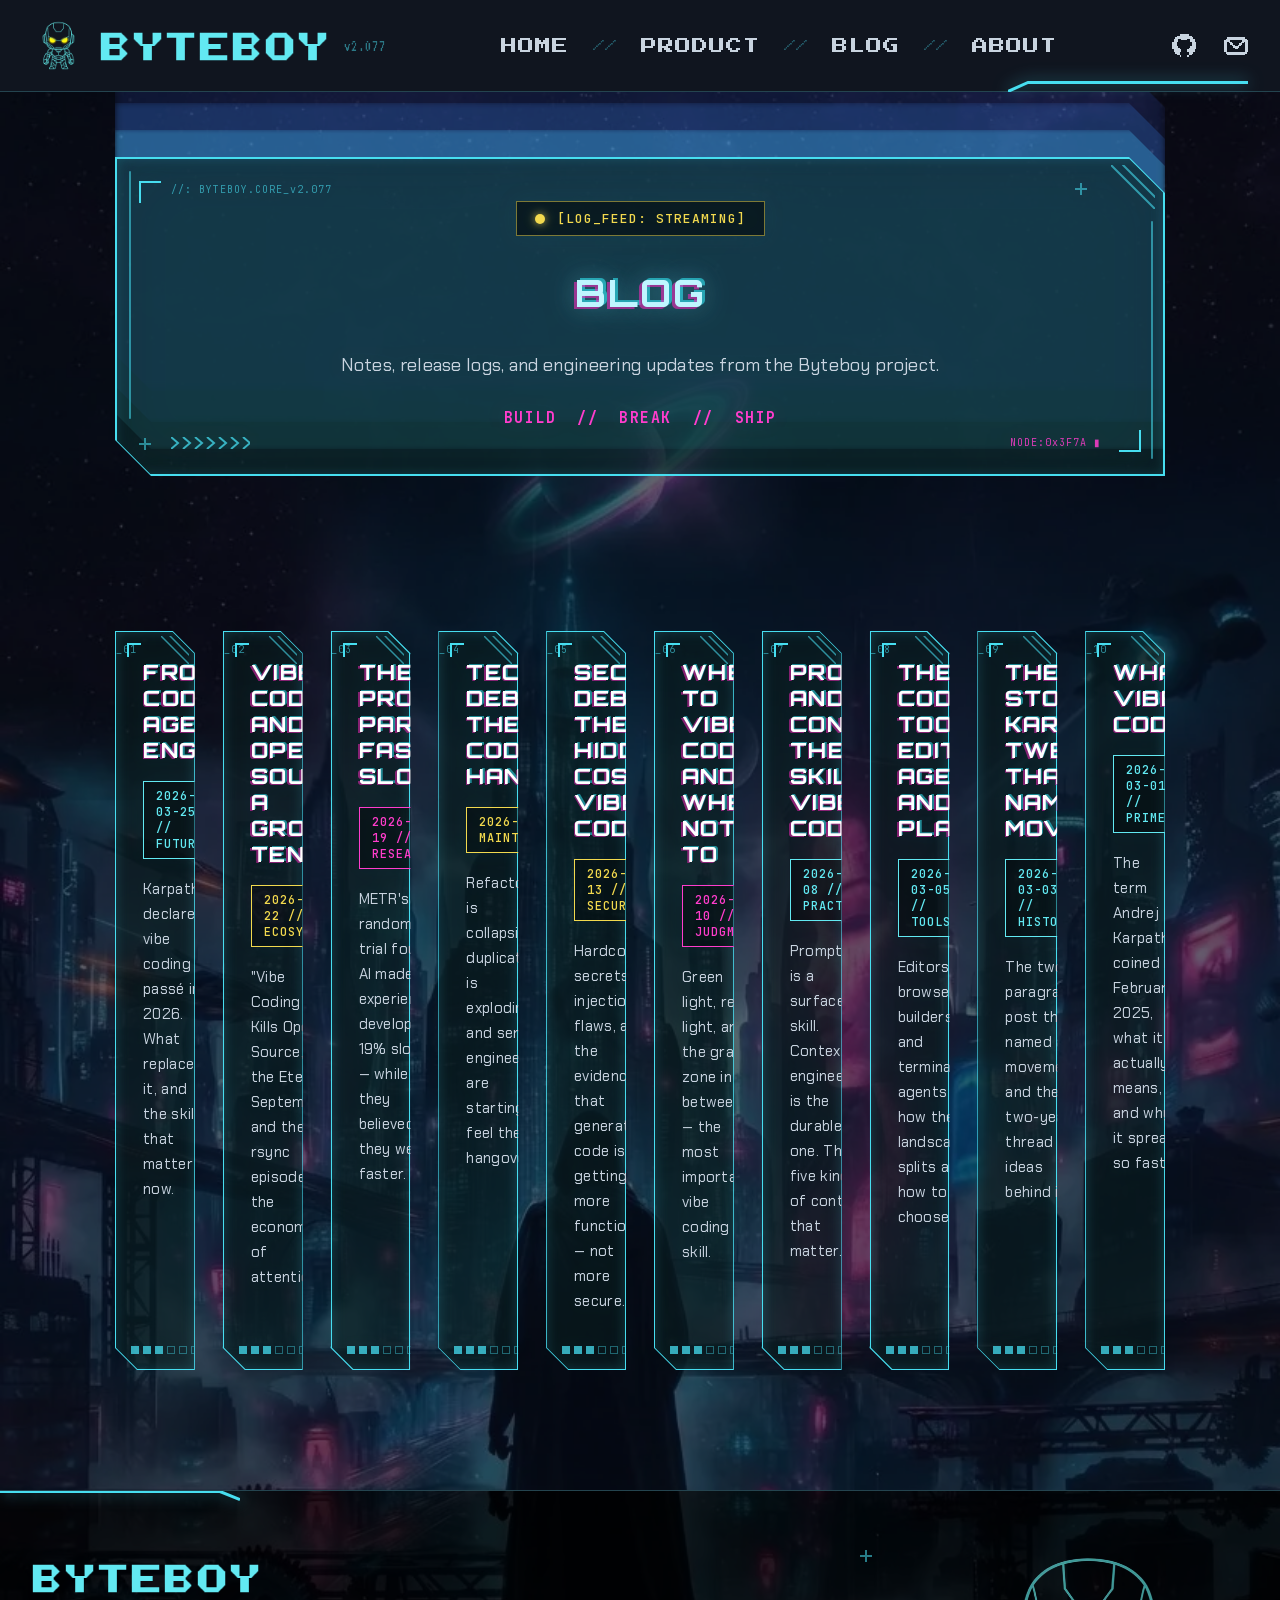
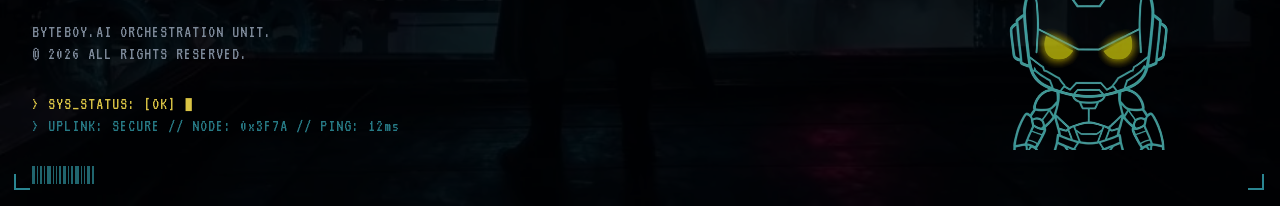
==== src/blog.html @ c527a95c "Add blog, product, and about pages with Dozer marketing site - Add BLOG nav link and route nav to re" ====
<!DOCTYPE html>
<html lang="en">
<head>
  <meta charset="UTF-8">
  <meta name="viewport" content="width=device-width, initial-scale=1.0">
  <title>BLOG — BYTEBOY</title>
  <meta name="description" content="Notes and updates from the Byteboy project.">
  <meta name="theme-color" content="#0a0e16">

  <meta property="og:type" content="website">
  <meta property="og:url" content="https://byteboy.ai/blog.html">
  <meta property="og:title" content="BLOG — BYTEBOY">
  <meta property="og:description" content="Notes and updates from the Byteboy project.">
  <meta property="og:image" content="https://byteboy.ai/assets/og.jpg">
  <meta name="twitter:card" content="summary_large_image">

  <link rel="icon" type="image/png" href="assets/favicon.png">
  <link rel="preload" as="font" type="font/woff2" href="assets/fonts/orbitron-latin.woff2" crossorigin>
  <link rel="preload" as="font" type="font/woff2" href="assets/fonts/chakra-petch-latin.woff2" crossorigin>
  <link rel="preload" as="font" type="font/woff2" href="assets/fonts/jetbrains-mono-latin.woff2" crossorigin>
  <link rel="preload" as="font" type="font/woff2" href="assets/fonts/press-start-2p-latin.woff2" crossorigin>
  <link rel="preload" as="font" type="font/woff2" href="assets/fonts/vt323-latin.woff2" crossorigin>
  <link rel="preload" as="image" href="assets/bg-desktop.webp" media="(min-width: 769px)">
  <link rel="preload" as="image" href="assets/bg-mobile.webp" media="(max-width: 768px)">
  <link rel="stylesheet" href="css/style.css">
</head>
<body>

  <!-- shared SVG defs (stroke inherited from CSS via --hud-c) -->
  <svg width="0" height="0" style="position:absolute" aria-hidden="true">
    <symbol id="card-corner-accents" viewBox="0 0 28 28"><path d="M0 0l28 28M9 0l19 19" fill="none" stroke-opacity=".6" stroke-width="1.5" stroke-linecap="round"/></symbol>
  </svg>

  <!-- ============ NAV ============ -->
  <header class="nav">
    <div class="nav__brand">
      <img class="nav__logo" src="assets/logo.webp" alt="Byteboy logo" width="512" height="512">
      <span class="nav__wordmark-wrap">
        <img class="nav__wordmark" src="assets/wordmark.svg" alt="BYTEBOY" width="228" height="30">
      </span>
      <span class="nav__version" aria-hidden="true">v2.077</span>
    </div>

    <nav class="nav__links" id="navLinks">
      <a href="index.html#home">HOME</a>
      <span class="nav__sep" aria-hidden="true">//</span>
      <a href="product/dozer.html">PRODUCT</a>
      <span class="nav__sep" aria-hidden="true">//</span>
      <a href="blog.html">BLOG</a>
      <span class="nav__sep" aria-hidden="true">//</span>
      <a href="about.html">ABOUT</a>
      <div class="nav__menu-actions">
        <a href="https://github.com/byteboyai" aria-label="GitHub" class="icon-link"></a>
        <a href="mailto:chris@byteboy.ai" aria-label="Email" class="icon-link"></a>
      </div>
    </nav>

    <div class="nav__actions">
      <a href="https://github.com/byteboyai" aria-label="GitHub" class="icon-link">
        <!-- pixel github -->
        <svg class="pixel-icon" width="24" height="24" viewBox="0 0 16 16" aria-hidden="true"><rect x="5" width="6" height="1"/><rect x="3" y="1" width="10" height="1"/><rect x="2" y="2" width="12" height="1"/><rect x="1" y="3" width="3" height="1"/><rect x="6" y="3" width="4" height="1"/><rect x="12" y="3" width="3" height="1"/><rect x="1" y="4" width="3" height="1"/><rect x="12" y="4" width="3" height="1"/><rect y="5" width="3" height="1"/><rect x="13" y="5" width="3" height="1"/><rect y="6" width="3" height="1"/><rect x="13" y="6" width="3" height="1"/><rect y="7" width="3" height="1"/><rect x="13" y="7" width="3" height="1"/><rect y="8" width="4" height="1"/><rect x="12" y="8" width="4" height="1"/><rect y="9" width="5" height="1"/><rect x="11" y="9" width="5" height="1"/><rect x="1" y="10" width="5" height="1"/><rect x="10" y="10" width="5" height="1"/><rect x="1" y="11" width="5" height="1"/><rect x="10" y="11" width="5" height="1"/><rect x="2" y="12" width="3" height="1"/><rect x="11" y="12" width="3" height="1"/><rect x="3" y="13" width="2" height="1"/><rect x="11" y="13" width="2" height="1"/><rect x="5" y="14" width="1" height="1"/><rect x="10" y="14" width="1" height="1"/></svg>
      </a>
      <a href="mailto:chris@byteboy.ai" aria-label="Email" class="icon-link">
        <!-- pixel envelope, stepped corners -->
        <svg class="pixel-icon" width="24" height="24" viewBox="0 0 16 16" aria-hidden="true"><rect x="2" y="2" width="12" height="1"/><rect x="1" y="3" width="14" height="1"/><rect y="4" width="4" height="1"/><rect x="12" y="4" width="4" height="1"/><rect y="5" width="2" height="1"/><rect x="3" y="5" width="2" height="1"/><rect x="11" y="5" width="2" height="1"/><rect x="14" y="5" width="2" height="1"/><rect y="6" width="2" height="1"/><rect x="4" y="6" width="2" height="1"/><rect x="10" y="6" width="2" height="1"/><rect x="14" y="6" width="2" height="1"/><rect y="7" width="2" height="1"/><rect x="5" y="7" width="2" height="1"/><rect x="9" y="7" width="2" height="1"/><rect x="14" y="7" width="2" height="1"/><rect y="8" width="2" height="1"/><rect x="6" y="8" width="4" height="1"/><rect x="14" y="8" width="2" height="1"/><rect y="9" width="2" height="1"/><rect x="7" y="9" width="2" height="1"/><rect x="14" y="9" width="2" height="1"/><rect y="10" width="2" height="1"/><rect x="14" y="10" width="2" height="1"/><rect y="11" width="2" height="1"/><rect x="14" y="11" width="2" height="1"/><rect x="1" y="12" width="14" height="1"/><rect x="2" y="13" width="12" height="1"/></svg>
      </a>
    </div>

    <button class="nav__burger" id="navBurger" aria-label="Menu" aria-expanded="false">
      <span></span><span></span><span></span>
    </button>

    <svg class="nav__accent" width="240" height="11" viewBox="0 0 240 11" aria-hidden="true"><path d="M0 10.5 L20 1.5 L240 1.5" fill="none" stroke="#47DEF0" stroke-width="3"/></svg>
  </header>

  <!-- ============ BODY ============ -->
  <main class="page-body" id="blog">

    <!-- PAGE HEADER -->
    <section class="hero-wrap">
      <div class="panel panel--hero">
        <i class="spin-light" aria-hidden="true"></i>
        <div class="panel__inner">
          <div class="badge" aria-hidden="true">
            <span class="badge__dot"></span>
            <span class="badge__text">[LOG_FEED: STREAMING]</span>
          </div>
          <h1 class="hero__title">Blog</h1>
          <p class="hero__desc">Notes, release logs, and engineering updates from the Byteboy project.</p>
          <p class="hero__tagline">BUILD&nbsp;&nbsp;//&nbsp;&nbsp;BREAK&nbsp;&nbsp;//&nbsp;&nbsp;SHIP</p>

          <!-- HUD decorations -->
          <i class="br br--tl hero-br-tl" aria-hidden="true"></i>
          <i class="br br--br hero-br-br" aria-hidden="true"></i>
          <i class="cross hero-cross-bl" aria-hidden="true"></i>
          <i class="cross hero-cross-tr" aria-hidden="true"></i>
          <svg class="hero-chevrons" width="79" height="12" viewBox="0 0 79 12" aria-hidden="true"><path d="M0 0l7 6-7 6M12 0l7 6-7 6M24 0l7 6-7 6M36 0l7 6-7 6M48 0l7 6-7 6M60 0l7 6-7 6M72 0l7 6-7 6" fill="none" stroke-opacity=".75" stroke-width="2"/></svg>
          <svg class="corner-accents hero-corner" width="44" height="44" viewBox="0 0 44 44" aria-hidden="true"><path d="M0 0l44 44M12 0l32 32" fill="none" stroke-opacity=".6" stroke-width="2" stroke-linecap="round"/></svg>
          <span class="hud-label hero-label-core" aria-hidden="true">//: BYTEBOY.CORE_v2.077</span>
          <span class="hud-label hud-label--pink hero-label-node" aria-hidden="true">NODE:0x3F7A <span class="blink">▮</span></span>
          <i class="inner-line inner-line--left" aria-hidden="true"></i>
          <i class="inner-line inner-line--right" aria-hidden="true"></i>
        </div>
      </div>
    </section>

    <!-- POSTS (rendered from blog/posts.json) -->
    <section class="modules" id="postList"></section>
  </main>

  <!-- ============ FOOTER ============ -->
  <footer class="footer">
    <div class="footer__brand">
      <img class="footer__wordmark" src="assets/wordmark.svg" alt="BYTEBOY" width="228" height="30">
      <p class="footer__copy">BYTEBOY.AI ORCHESTRATION UNIT.<br>© 2026 ALL RIGHTS RESERVED.</p>
      <div class="footer__log" aria-hidden="true">
        <p class="log--yellow">&gt; SYS_STATUS: [OK] <span class="blink">▮</span></p>
        <p class="log--cyan">&gt; UPLINK: SECURE // NODE: 0x3F7A // PING: 12ms</p>
      </div>
    </div>

    <div class="footer__bust"><img src="assets/logo.webp" alt="" width="512" height="512"></div>

    <svg class="footer__accent" width="240" height="11" viewBox="0 0 240 11" aria-hidden="true"><path d="M0 1.5 L220 1.5 L240 9.5" fill="none" stroke="#47DEF0" stroke-width="3"/></svg>
    <svg class="footer__barcode" width="62" height="18" viewBox="0 0 62 18" aria-hidden="true" fill="#47DEF0" fill-opacity=".45"><rect width="3" height="18"/><rect x="5" width="1" height="18"/><rect x="8" width="2" height="18"/><rect x="12" width="1" height="18"/><rect x="15" width="4" height="18"/><rect x="21" width="1" height="18"/><rect x="24" width="1" height="18"/><rect x="27" width="2" height="18"/><rect x="31" width="3" height="18"/><rect x="36" width="1" height="18"/><rect x="39" width="2" height="18"/><rect x="43" width="4" height="18"/><rect x="49" width="1" height="18"/><rect x="52" width="1" height="18"/><rect x="55" width="3" height="18"/><rect x="60" width="2" height="18"/></svg>
    <i class="br br--bl footer-br-bl" aria-hidden="true"></i>
    <i class="br br--br footer-br-br" aria-hidden="true"></i>
    <i class="cross footer-cross" aria-hidden="true"></i>
  </footer>

  <script src="js/main.js"></script>
  <script src="js/blog-list.js"></script>
</body>
</html>
---- src/css/style.css ----
/* ============================================================
   BYTEBOY — cyberpunk pixel landing page
   ============================================================ */

/* self-hosted Google Fonts (OFL) — latin subsets */
@font-face { font-family: "Chakra Petch"; font-style: normal; font-weight: 400;
  font-display: swap; src: url("../assets/fonts/chakra-petch-latin.woff2") format("woff2");
  unicode-range: U+0000-00FF, U+0131, U+0152-0153, U+02BB-02BC, U+02C6, U+02DA, U+02DC, U+0304, U+0308, U+0329, U+2000-206F, U+20AC, U+2122, U+2191, U+2193, U+2212, U+2215, U+FEFF, U+FFFD; }
@font-face { font-family: "JetBrains Mono"; font-style: normal; font-weight: 400 700;
  font-display: swap; src: url("../assets/fonts/jetbrains-mono-latin.woff2") format("woff2");
  unicode-range: U+0000-00FF, U+0131, U+0152-0153, U+02BB-02BC, U+02C6, U+02DA, U+02DC, U+0304, U+0308, U+0329, U+2000-206F, U+20AC, U+2122, U+2191, U+2193, U+2212, U+2215, U+FEFF, U+FFFD; }
@font-face { font-family: "Orbitron"; font-style: normal; font-weight: 700;
  font-display: swap; src: url("../assets/fonts/orbitron-latin.woff2") format("woff2");
  unicode-range: U+0000-00FF, U+0131, U+0152-0153, U+02BB-02BC, U+02C6, U+02DA, U+02DC, U+0304, U+0308, U+0329, U+2000-206F, U+20AC, U+2122, U+2191, U+2193, U+2212, U+2215, U+FEFF, U+FFFD; }
@font-face { font-family: "Press Start 2P"; font-style: normal; font-weight: 400;
  font-display: swap; src: url("../assets/fonts/press-start-2p-latin.woff2") format("woff2");
  unicode-range: U+0000-00FF, U+0131, U+0152-0153, U+02BB-02BC, U+02C6, U+02DA, U+02DC, U+0304, U+0308, U+0329, U+2000-206F, U+20AC, U+2122, U+2191, U+2193, U+2212, U+2215, U+FEFF, U+FFFD; }
@font-face { font-family: "VT323"; font-style: normal; font-weight: 400;
  font-display: swap; src: url("../assets/fonts/vt323-latin.woff2") format("woff2");
  unicode-range: U+0000-00FF, U+0131, U+0152-0153, U+02BB-02BC, U+02C6, U+02DA, U+02DC, U+0304, U+0308, U+0329, U+2000-206F, U+20AC, U+2122, U+2191, U+2193, U+2212, U+2215, U+FEFF, U+FFFD; }

:root {
  --bg: #0a0e16;
  --surface: #10151f;
  --border-teal: #24444f;
  --cyan: #62e9f2;
  --hud: #47def0;            /* HUD decoration cyan */
  --hud-rgb: 71, 222, 240;   /* --hud as r,g,b for rgba() */
  --hud-c: var(--hud);       /* live HUD color; panels flip it to yellow on hover */
  --cyan-bright: #bff6ff;
  --pink: #ff3dcc;
  --yellow: #f2d94e;
  --yellow-rgb: 242, 217, 77;
  --text: #c9d4e0;
  --text-muted: #7e8a9a;

  --font-display: "Orbitron", sans-serif;
  --font-body: "Chakra Petch", sans-serif;
  --font-pixel: "Press Start 2P", monospace;
  --font-term: "VT323", monospace;
  --font-mono: "JetBrains Mono", monospace;
}

* { margin: 0; padding: 0; box-sizing: border-box; }

html { scroll-behavior: smooth; }

body {
  background: var(--bg);
  color: var(--text);
  font-family: var(--font-body);
  min-height: 100vh;
}

.card__art { image-rendering: pixelated; }

/* ---------- shared HUD atoms ---------- */

.pixel-icon { fill: var(--text); shape-rendering: crispEdges; display: block; transition: fill .2s; }
.icon-link:hover .pixel-icon { fill: var(--cyan); }

/* L-shaped corner brackets */
.br { position: absolute; width: 22px; height: 22px; pointer-events: none; }
.br--tl { border-top: 2px solid var(--hud-c); border-left: 2px solid var(--hud-c); }
.br--br { border-bottom: 2px solid var(--hud-c); border-right: 2px solid var(--hud-c); }
.br--bl { border-bottom: 2px solid var(--hud-c); border-left: 2px solid var(--hud-c); opacity: .6; width: 16px; height: 16px; }

/* + crosshair */
.cross { position: absolute; width: 12px; height: 12px; pointer-events: none; opacity: .55;
  background:
    linear-gradient(var(--hud-c), var(--hud-c)) 50% 0 / 2px 100% no-repeat,
    linear-gradient(var(--hud-c), var(--hud-c)) 0 50% / 100% 2px no-repeat; }

/* tiny mono labels */
.hud-label { position: absolute; font-family: var(--font-mono); font-size: 10px; letter-spacing: 1px;
  color: rgba(var(--hud-rgb),.6); pointer-events: none; white-space: nowrap; }
.hud-label--pink { color: var(--pink); opacity: .85; }

.blink { animation: blink 1.1s steps(2) infinite; }
@keyframes blink { 50% { opacity: 0; } }

@media (prefers-reduced-motion: reduce) {
  .blink, .badge__dot, .nav__wordmark-wrap:hover::after,
  .panel:hover .spin-light { animation: none !important; }
}

/* ---------- chamfered neon panel ----------
   .panel clips the chamfered shape and paints the translucent black
   fill; the cyan rim is drawn by pseudo-elements (a clipped border
   rect + two rotated diagonal segments at the cut corners), so the
   fill stays see-through to the page background. */

.panel { --c: 36px; --bw: 2px; --diag: calc(var(--c) * 1.4142 + 3px);
  position: relative;
  clip-path: polygon(0 0, calc(100% - var(--c)) 0, 100% var(--c), 100% 100%, var(--c) 100%, 0 calc(100% - var(--c)));
  background: rgba(0, 0, 0, .6);
  box-shadow: inset 0 0 14px rgba(var(--hud-rgb),.28);
  filter: drop-shadow(0 0 10px rgba(var(--hud-rgb),.45)) drop-shadow(0 0 36px rgba(var(--hud-rgb),.18));
}
/* rim: 4 straight sides (corners trimmed by the panel clip) */
.panel::before { content: ""; position: absolute; inset: 0; pointer-events: none;
  border: var(--bw) solid var(--hud); }
/* rim: top-right diagonal */
.panel::after { content: ""; position: absolute; pointer-events: none;
  top: calc(var(--c) / 2 - var(--bw) / 2); right: calc(var(--c) * -0.2071 - 1.5px);
  width: var(--diag); height: var(--bw); background: var(--hud);
  transform: rotate(45deg); }
.panel__inner { position: relative; height: 100%; }
/* rim: bottom-left diagonal */
.panel__inner::before { content: ""; position: absolute; pointer-events: none;
  bottom: calc(var(--c) / 2 - var(--bw) / 2); left: calc(var(--c) * -0.2071 - 1.5px);
  width: var(--diag); height: var(--bw); background: var(--hud);
  transform: rotate(45deg); }
.panel--card { --c: 22px; --bw: 1.5px;
  filter: drop-shadow(0 0 8px rgba(var(--hud-rgb),.35)); }

/* ---------- hover: HUD turns yellow + light orbits clockwise ---------- */

@property --spin-a {
  syntax: "<angle>";
  initial-value: 0deg;
  inherits: false;
}

.panel:hover { --hud-c: var(--yellow); }

/* yellow running light orbiting the rim (clipped to the chamfer shape) */
.spin-light { position: absolute; inset: 0; pointer-events: none; opacity: 0;
  transition: opacity .35s; z-index: 2;
  padding: calc(var(--bw) + 2.5px);
  background: conic-gradient(from var(--spin-a),
    transparent 0deg, transparent 265deg,
    rgba(var(--yellow-rgb),.18) 295deg, #f2d94e 340deg, #fff3b0 355deg, transparent 360deg);
  -webkit-mask: linear-gradient(#fff 0 0) content-box, linear-gradient(#fff 0 0);
  -webkit-mask-composite: xor;
  mask: linear-gradient(#fff 0 0) content-box exclude, linear-gradient(#fff 0 0);
}
.panel:hover .spin-light { opacity: 1; animation: spin-light 2.4s linear infinite; }
@keyframes spin-light { to { --spin-a: 360deg; } }

/* HUD elements pick up the hover color (.br / .cross read --hud-c directly) */
.panel .br { transition: border-color .3s, filter .3s; }
.panel .cross { transition: filter .3s; }
.panel .inner-line { background: var(--hud-c); opacity: .55; transition: background-color .3s; }
.panel .corner-accents,
.panel .hero-chevrons { stroke: var(--hud-c); transition: stroke .3s; }
.panel .hud-label { transition: color .3s; }
.panel:hover .hud-label:not(.hud-label--pink) { color: rgba(var(--yellow-rgb),.85); }
.panel .cells i { transition: border-color .3s, background-color .3s; }
.panel:hover .cells i { border-color: rgba(var(--yellow-rgb),.5); }
.panel:hover .cells i.on { background: rgba(var(--yellow-rgb),.8); border-color: transparent; }
.panel:hover .br,
.panel:hover .cross,
.panel:hover .corner-accents,
.panel:hover .hero-chevrons { filter: drop-shadow(0 0 4px rgba(var(--yellow-rgb),.7)); }

/* ============ NAV ============ */

.nav { position: relative; display: flex; align-items: center; justify-content: space-between;
  height: 92px; padding: 0 32px;
  background: var(--surface); border-bottom: 1px solid var(--border-teal); }

.nav__brand { display: flex; align-items: center; gap: 16px; }
.nav__logo { width: 52px; height: 52px; border-radius: 8px; }
.nav__wordmark { width: 228px; height: 30px; display: block; }

/* yellow light sweep across the wordmark letterforms on hover */
.nav__wordmark-wrap { position: relative; display: inline-flex; }
.nav__wordmark-wrap::after { content: ""; position: absolute; inset: 0; pointer-events: none;
  background-image: linear-gradient(105deg,
    transparent 38%, rgba(var(--yellow-rgb),.55) 46%, rgba(255, 245, 200, .95) 50%,
    rgba(var(--yellow-rgb),.55) 54%, transparent 62%);
  background-size: 300% 100%; background-repeat: no-repeat;
  -webkit-mask: url("../assets/wordmark.svg") center / 100% 100% no-repeat;
  mask: url("../assets/wordmark.svg") center / 100% 100% no-repeat;
  opacity: 0; }
.nav__wordmark-wrap:hover::after { animation: wordmark-shine .7s ease-out; }
@keyframes wordmark-shine {
  from { opacity: 1; background-position: 100% 0; }
  to   { opacity: 1; background-position: 0% 0; }
}
.nav__version { font-family: var(--font-term); font-size: 16px; letter-spacing: 1px;
  color: rgba(var(--hud-rgb),.5); }

.nav__links { display: flex; align-items: center; gap: 24px; font-family: var(--font-pixel); }
.nav__links a { color: var(--text); text-decoration: none; font-size: 16px; letter-spacing: 1px;
  transition: color .2s, text-shadow .2s; }
.nav__links a:hover { color: var(--cyan); text-shadow: 0 0 12px rgba(98, 233, 242, .7); }
.nav__sep { color: rgba(var(--hud-rgb),.35); font-size: 12px; }
.nav__menu-actions { display: none; }

.nav__actions { display: flex; align-items: center; gap: 28px; }

.nav__burger { display: none; background: none; border: none; cursor: pointer; padding: 4px;
  flex-direction: column; gap: 5px; }
.nav__burger span { display: block; width: 22px; height: 3px; background: var(--text); }

.nav__accent { position: absolute; right: 32px; bottom: -1px;
  filter: drop-shadow(0 0 8px rgba(var(--hud-rgb),.6)); }

/* ============ PAGE BODY ============ */

.page-body { position: relative; display: flex; flex-direction: column; align-items: center;
  gap: 110px; padding: 110px 115px 120px; overflow: hidden; }
.page-body::before { content: ""; position: absolute; inset: 0; z-index: -1;
  background: url("../assets/bg-desktop.webp") center / cover no-repeat; }
.page-body::after { content: ""; position: absolute; inset: 0; z-index: -1;
  background: rgba(7, 11, 18, .62); }
.page-body > * { position: relative; }

/* ============ HERO ============ */

.hero-wrap { width: 100%; max-width: 1210px; position: relative; }

/* scroll-lag engine trails: ghost copies of a panel's chamfered shape,
   driven by main.js while the page scrolls */
.panel-trail { position: absolute; pointer-events: none; opacity: 0; will-change: transform, opacity; }

.panel--hero .panel__inner { display: flex; flex-direction: column; align-items: center;
  gap: 28px; padding: 44px 96px 48px; }

.badge { display: flex; align-items: center; gap: 12px; padding: 8px 18px;
  background: rgba(0, 0, 0, .55); border: 1px solid rgba(var(--yellow-rgb),.5); }
.badge__dot { width: 10px; height: 10px; border-radius: 50%; background: var(--yellow);
  box-shadow: 0 0 8px rgba(var(--yellow-rgb),.8); animation: dot-blink 1.1s steps(1) infinite; }
@keyframes dot-blink { 50% { opacity: .12; box-shadow: 0 0 2px rgba(var(--yellow-rgb),.2); } }
.badge__text { font-family: var(--font-mono); font-weight: 500; font-size: 13px;
  letter-spacing: 1px; color: var(--yellow); }

.hero__title { font-family: var(--font-display); font-weight: 700; font-size: 38px;
  line-height: 58px; letter-spacing: 2px; text-transform: uppercase; text-align: center;
  max-width: 880px; color: var(--cyan-bright);
  text-shadow: -3px 2px 0 rgba(255, 38, 191, .55), 3px -2px 0 rgba(51, 242, 255, .55),
    0 0 26px rgba(115, 229, 255, .4); }

.hero__desc { font-size: 18px; line-height: 30px; letter-spacing: .3px; text-align: center;
  max-width: 980px; }

.hero__tagline { font-family: var(--font-mono); font-weight: 700; font-size: 15px;
  letter-spacing: 1.5px; color: var(--pink); text-align: center; }

/* hero HUD placement */
.hero-br-tl { top: 24px; left: 24px; }
.hero-br-br { bottom: 24px; right: 24px; }
.hero-cross-bl { bottom: 26px; left: 24px; }
.hero-cross-tr { top: 26px; right: 78px; }
.hero-chevrons { position: absolute; bottom: 27px; left: 56px; }
.hero-corner { position: absolute; top: 8px; right: 10px; }
.hero-label-core { top: 26px; left: 56px; }
.hero-label-node { bottom: 27px; right: 64px; }
.inner-line { position: absolute; width: 2px; border-radius: 1px;
  background: rgba(var(--hud-rgb),.5); pointer-events: none; }
.inner-line--left { left: 14px; top: 14px; bottom: 57px; }
.inner-line--right { right: 12px; top: 64px; bottom: 17px; }

/* ============ CORE MODULES ============ */

.modules { display: flex; gap: 28px; width: 100%; max-width: 1210px; align-items: stretch; position: relative; }
.modules .panel--card { flex: 1 0 0; min-width: 0; }

.card { display: flex; flex-direction: column; align-items: flex-start; gap: 18px;
  padding: 28px 28px 56px; }

.card__art { position: absolute; right: 16px; bottom: 14px; width: 150px; height: 112px;
  object-fit: contain; opacity: .42; pointer-events: none; }

.card__title { font-family: var(--font-display); font-weight: 700; font-size: 21px;
  letter-spacing: 1.5px; text-transform: uppercase; color: #fff;
  text-shadow: -1.5px 1px 0 rgba(255, 38, 191, .5), 1.5px -1px 0 rgba(51, 242, 255, .5); }

.card__status { font-family: var(--font-mono); font-weight: 500; font-size: 12px;
  letter-spacing: 1px; padding: 6px 12px; color: var(--status, var(--cyan));
  border: 1px solid var(--status, var(--cyan)); background: rgba(0, 0, 0, .4); }
.card__status--active { --status: var(--cyan); }
.card__status--indev { --status: var(--pink); }
.card__status--planning { --status: var(--yellow); }

.card__desc { font-size: 15px; line-height: 25px; letter-spacing: .3px; }

.card-br { width: 14px; height: 14px; top: 12px; left: 12px; }
.card-mod { top: 12px; right: 58px; }
.card-corner { position: absolute; top: 5px; right: 6px; }

.cells { position: absolute; left: 16px; bottom: 16px; display: flex; gap: 4px; }
.cells i { width: 8px; height: 8px; border: 1px solid rgba(var(--hud-rgb),.4); }
.cells i.on { background: rgba(var(--hud-rgb),.75); border-color: transparent; }

/* blog list: cards are links, keep them visually identical */
a.panel--card { display: block; text-decoration: none; color: inherit; }

/* ============ BLOG POST ============ */

.post { padding: 44px 72px 56px; max-width: 900px; margin: 0 auto; }

.post__meta { display: flex; align-items: center; justify-content: space-between; gap: 16px;
  font-family: var(--font-mono); font-size: 12px; letter-spacing: 1px;
  color: rgba(var(--hud-rgb),.6); margin-bottom: 28px; }
.post__back { color: var(--cyan); text-decoration: none; transition: color .2s, text-shadow .2s; }
.post__back:hover { color: var(--cyan-bright); text-shadow: 0 0 12px rgba(98, 233, 242, .7); }
.post__date { color: rgba(var(--hud-rgb),.55); }
.post__loading { font-family: var(--font-term); font-size: 18px; letter-spacing: 1px;
  color: rgba(var(--hud-rgb),.6); }

.post__body { font-size: 17px; line-height: 30px; letter-spacing: .3px; }
.post__body > * + * { margin-top: 20px; }

.post__body h1 { font-family: var(--font-display); font-weight: 700; font-size: 30px;
  line-height: 44px; letter-spacing: 2px; text-transform: uppercase; color: var(--cyan-bright);
  text-shadow: -2px 1.5px 0 rgba(255, 38, 191, .5), 2px -1.5px 0 rgba(51, 242, 255, .5); }
.post__body h2 { font-family: var(--font-display); font-weight: 700; font-size: 20px;
  letter-spacing: 1.5px; text-transform: uppercase; color: #fff; margin-top: 40px;
  text-shadow: -1.5px 1px 0 rgba(255, 38, 191, .45), 1.5px -1px 0 rgba(51, 242, 255, .45); }
.post__body h3 { font-family: var(--font-body); font-weight: 700; font-size: 18px;
  letter-spacing: .5px; color: var(--cyan); margin-top: 32px; }

.post__body a { color: var(--cyan); }
.post__body strong { color: var(--cyan-bright); }

.post__body ul, .post__body ol { padding-left: 26px; }
.post__body li + li { margin-top: 8px; }
.post__body li::marker { color: var(--hud); }

.post__body blockquote { padding: 14px 20px; border-left: 3px solid var(--hud);
  background: rgba(0, 0, 0, .4); color: var(--text-muted); font-style: italic; }

.post__body code { font-family: var(--font-mono); font-size: 14px; letter-spacing: 0;
  padding: 2px 6px; background: rgba(var(--hud-rgb),.1); border: 1px solid rgba(var(--hud-rgb),.25);
  color: var(--cyan-bright); }
.post__body pre { padding: 18px 20px; overflow-x: auto;
  background: rgba(0, 0, 0, .55); border: 1px solid var(--border-teal); }
.post__body pre code { padding: 0; background: none; border: none; color: var(--text); }

.post__body hr { border: none; border-top: 1px solid var(--border-teal); }
.post__body img { max-width: 100%; height: auto; }

/* ============ PRODUCT / MARKETING SECTIONS ============ */

.mod-section { width: 100%; max-width: 1210px; display: flex; flex-direction: column; gap: 28px; }

.mod-section__head { display: flex; flex-direction: column; gap: 10px; max-width: 760px; }
.mod-section__label { position: static; }
.mod-section__title { font-family: var(--font-display); font-weight: 700; font-size: 26px;
  line-height: 38px; letter-spacing: 2px; text-transform: uppercase; color: #fff;
  text-shadow: -2px 1.5px 0 rgba(255, 38, 191, .5), 2px -1.5px 0 rgba(51, 242, 255, .5); }
.mod-section__lead { font-size: 16px; line-height: 26px; letter-spacing: .3px;
  color: var(--text-muted); }

/* pipeline strip */
.pipeline { width: 100%; display: flex; flex-direction: column; gap: 26px; }
.pipeline__flow { display: flex; flex-wrap: wrap; align-items: center; gap: 12px;
  padding: 18px 22px; border: 1px solid var(--border-teal); background: rgba(0, 0, 0, .45);
  font-family: var(--font-mono); font-size: 13px; letter-spacing: 1.5px; }
.pipeline__node { padding: 5px 12px; color: var(--cyan); border: 1px solid rgba(var(--hud-rgb),.45); }
.pipeline__node--accent { color: var(--pink); border-color: rgba(255, 38, 191, .6);
  text-shadow: 0 0 12px rgba(255, 38, 191, .6); }
.pipeline__arrow { color: rgba(var(--hud-rgb),.5); }

/* CTA */
.cta-wrap { width: 100%; max-width: 1210px; display: flex; }
.cta { width: 100%; }
.cta__inner { align-items: center; text-align: center; gap: 20px; padding: 44px 28px; }
.cta__title { font-family: var(--font-display); font-weight: 700; font-size: 24px;
  letter-spacing: 2px; text-transform: uppercase; color: #fff;
  text-shadow: -2px 1.5px 0 rgba(255, 38, 191, .5), 2px -1.5px 0 rgba(51, 242, 255, .5); }
.cta__desc { font-size: 16px; line-height: 26px; color: var(--text-muted); max-width: 560px; }
.cta__actions { display: flex; flex-wrap: wrap; gap: 16px; justify-content: center; }
.cta__btn { font-family: var(--font-mono); font-size: 13px; letter-spacing: 1.5px;
  padding: 12px 22px; text-decoration: none; color: var(--bg);
  background: var(--cyan); border: 1px solid var(--cyan);
  transition: box-shadow .2s, transform .2s, background .2s; }
.cta__btn:hover { box-shadow: 0 0 18px rgba(98, 233, 242, .7); transform: translateY(-1px); }
.cta__btn--ghost { background: transparent; color: var(--cyan); }
.cta__btn--ghost:hover { background: rgba(var(--hud-rgb),.12); }

/* ============ FOOTER ============ */

.footer { position: relative; display: flex; align-items: center; justify-content: space-between;
  padding: 56px 64px 56px 32px; border-top: 1px solid var(--border-teal); overflow: hidden; }
.footer::before { content: ""; position: absolute; inset: 0; z-index: 0;
  background: url("../assets/bg-desktop.webp") center bottom / cover no-repeat; }
.footer::after { content: ""; position: absolute; inset: 0; z-index: 0;
  background: rgba(0, 0, 0, .85); }
.footer__brand, .footer__bust { position: relative; z-index: 1; }
.footer .br, .footer .cross, .footer__accent, .footer__barcode { z-index: 1; }

.footer__brand { display: flex; flex-direction: column; gap: 28px; }
.footer__wordmark { width: 228px; height: 30px; }
.footer__copy { font-family: var(--font-term); font-size: 17px; line-height: 22px;
  letter-spacing: 1px; color: var(--text-muted); }
.footer__log { display: flex; flex-direction: column; gap: 4px;
  font-family: var(--font-term); font-size: 17px; letter-spacing: 1px; }
.log--yellow { color: rgba(var(--yellow-rgb),.9); }
.log--cyan { color: rgba(var(--hud-rgb),.55); }

.footer__bust { width: 260px; height: 203px; overflow: hidden; opacity: .6; }
.footer__bust img { width: 100%; height: auto; display: block; }

.footer__accent { position: absolute; left: 0; top: -1px;
  filter: drop-shadow(0 0 8px rgba(var(--hud-rgb),.6)); }
.footer__barcode { position: absolute; left: 32px; bottom: 22px; }
.footer-br-bl { left: 14px; bottom: 16px; }
.footer-br-br { right: 16px; bottom: 16px; width: 16px; height: 16px; opacity: .6; }
.footer-cross { right: 408px; top: 59px; }

/* ============================================================
   MOBILE  (≤ 768px)
   ============================================================ */

@media (max-width: 768px) {

  /* --- nav --- */
  .nav { height: 60px; padding: 0 16px; }
  .nav__logo { width: 34px; height: 34px; border-radius: 5px; }
  .nav__wordmark { width: 129px; height: 17px; }
  .nav__version { display: none; }
  .nav__actions { display: none; }
  .nav__accent { display: none; }
  .nav__burger { display: flex; }

  .nav__links { display: none; position: absolute; top: 60px; left: 0; right: 0; z-index: 50;
    flex-direction: column; gap: 20px; padding: 28px 16px;
    background: rgba(10, 14, 22, .97); border-bottom: 1px solid var(--border-teal); }
  .nav__links.open { display: flex; }
  .nav__links a { font-size: 13px; }
  .nav__sep { display: none; }
  .nav__menu-actions { display: flex; gap: 28px; margin-top: 4px; }
  .nav__menu-actions .icon-link::before { content: "GITHUB"; font-family: var(--font-term);
    color: rgba(var(--hud-rgb),.7); font-size: 16px; letter-spacing: 1px; }
  .nav__menu-actions .icon-link:last-child::before { content: "EMAIL"; }
  .nav__menu-actions .icon-link { text-decoration: none; }

  /* --- body / hero --- */
  .page-body { gap: 48px; padding: 72px 16px 56px; }
  .page-body::before { background-image: url("../assets/bg-mobile.webp"); }

  .panel--hero { --c: 20px; --bw: 1.5px; }
  .panel--hero .panel__inner { gap: 18px; padding: 32px 22px 36px; }

  .badge { gap: 8px; padding: 6px 12px; }
  .badge__dot { width: 8px; height: 8px; }
  .badge__text { font-size: 11px; letter-spacing: .5px; }

  .hero__title { font-size: 21px; line-height: 34px; letter-spacing: 1px;
    text-shadow: -2px 1px 0 rgba(255, 38, 191, .55), 2px -1px 0 rgba(51, 242, 255, .55),
      0 0 18px rgba(115, 229, 255, .4); }
  .hero__desc { font-size: 14px; line-height: 24px; }
  .hero__tagline { font-size: 11px; line-height: 18px; letter-spacing: 1px; }

  .hero-br-tl { top: 10px; left: 10px; width: 14px; height: 14px; }
  .hero-br-br { bottom: 10px; right: 10px; width: 14px; height: 14px; }
  .hero-cross-bl, .hero-cross-tr, .hero-label-core, .hero-label-node,
  .inner-line--left, .inner-line--right { display: none; }
  .hero-chevrons { left: 14px; bottom: 11px; width: 49px; height: 9px; }
  .hero-corner { top: 4px; right: 8px; width: 24px; height: 24px; }

  /* --- modules --- */
  .modules { flex-direction: column; gap: 20px; }

  /* --- product / marketing sections --- */
  .mod-section__title { font-size: 20px; line-height: 32px; }
  .mod-section__lead { font-size: 14px; line-height: 24px; }
  .pipeline__flow { font-size: 11px; letter-spacing: 1px; gap: 8px; padding: 14px 14px; }
  .pipeline__node { padding: 4px 8px; }
  .cta__inner { padding: 32px 20px; }
  .cta__title { font-size: 18px; line-height: 30px; }
  .cta__desc { font-size: 14px; line-height: 24px; }

  /* --- footer --- */
  .footer { flex-direction: column; align-items: flex-start; gap: 14px;
    padding: 32px 20px 28px; }
  .footer::before { background: url("../assets/footer-reflection.webp") center / cover no-repeat; }
  .footer::after { display: none; }

  .footer__brand { gap: 14px; }
  .footer__wordmark { width: 152px; height: 20px; }
  .footer__copy, .footer__log { font-size: 14px; }

  .footer__bust { position: absolute; right: 8px; bottom: 0; width: 132px; height: 103px;
    opacity: .7; }

  .footer__accent { width: 132px; }
  .footer__barcode { left: 20px; bottom: 10px; width: 44px; height: 13px; }
  .footer-cross, .footer-br-br, .footer-br-bl { display: none; }

  /* --- blog post --- */
  .post { padding: 32px 22px 36px; }
  .post__meta { flex-direction: column; align-items: flex-start; gap: 6px; margin-bottom: 20px; }
  .post__body { font-size: 15px; line-height: 26px; }
  .post__body h1 { font-size: 22px; line-height: 34px; }
  .post__body h2 { font-size: 17px; margin-top: 30px; }
  .post__body > * + * { margin-top: 16px; }
}
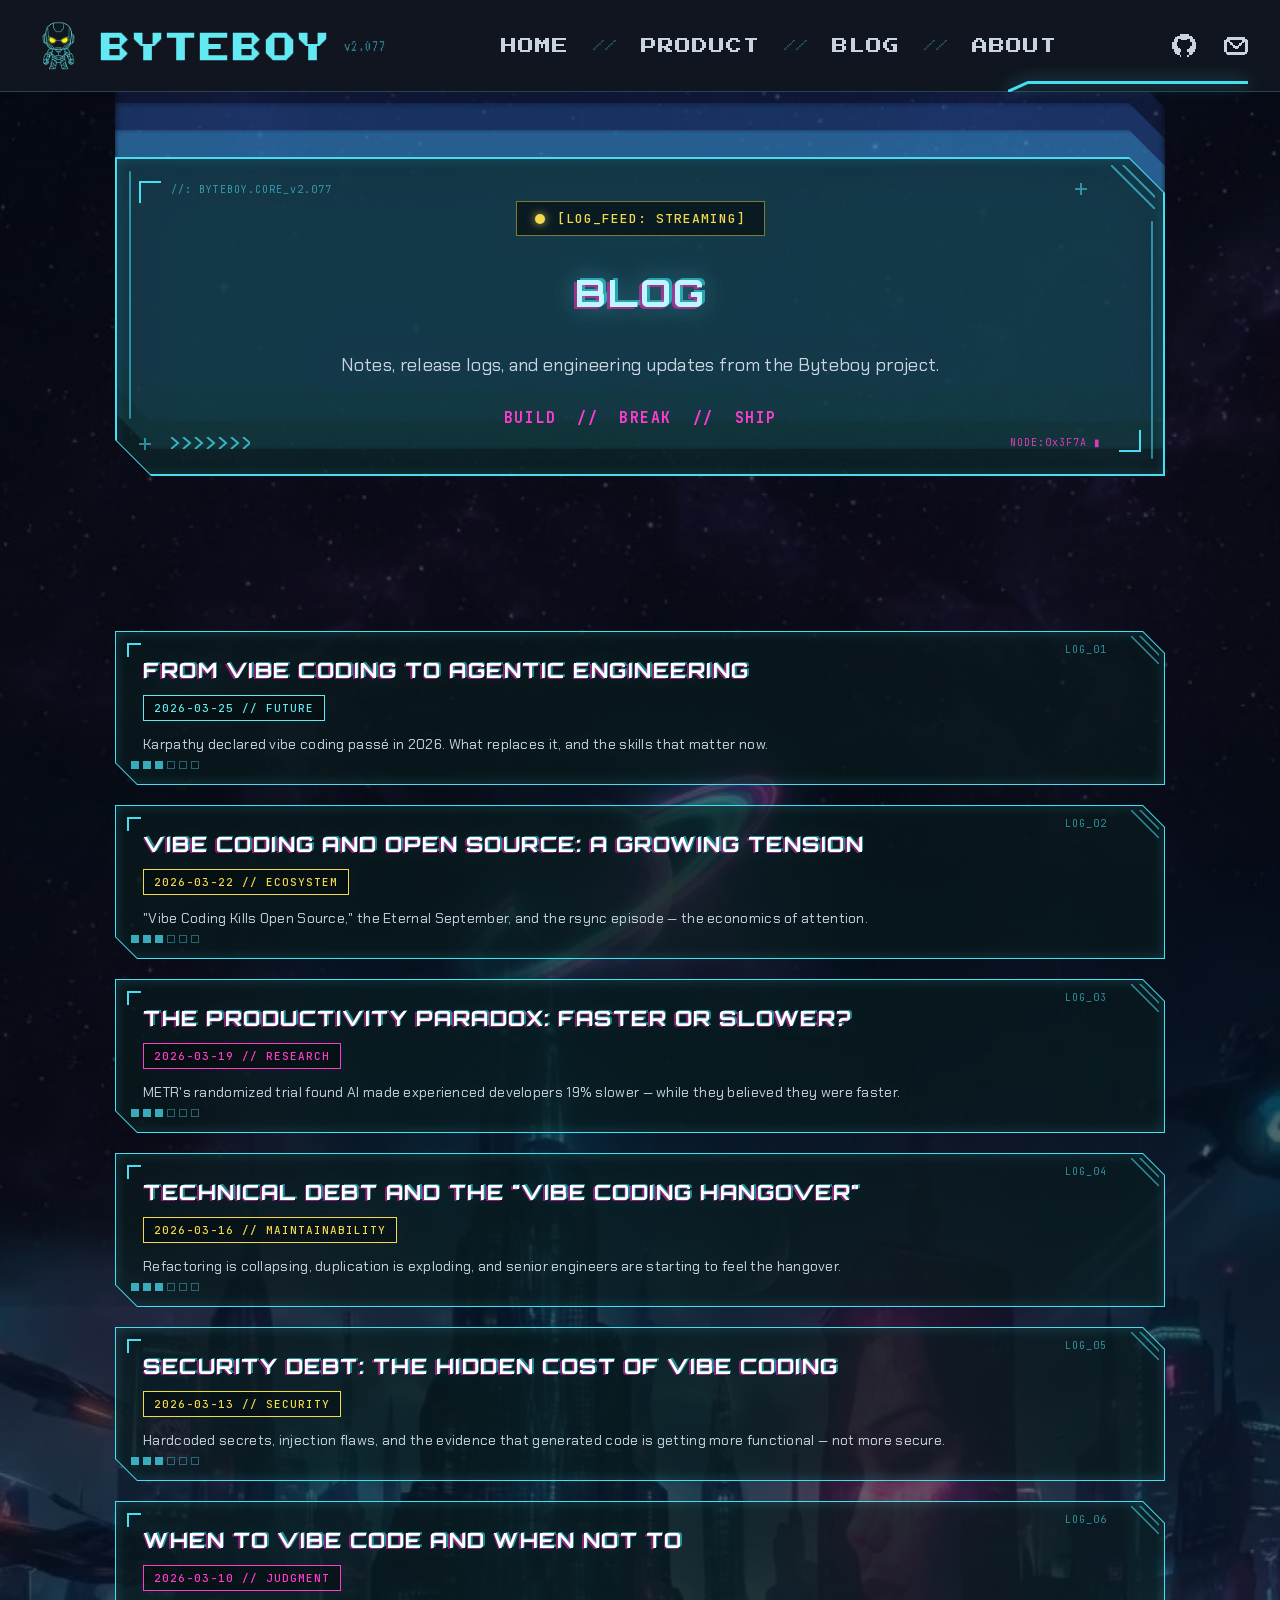
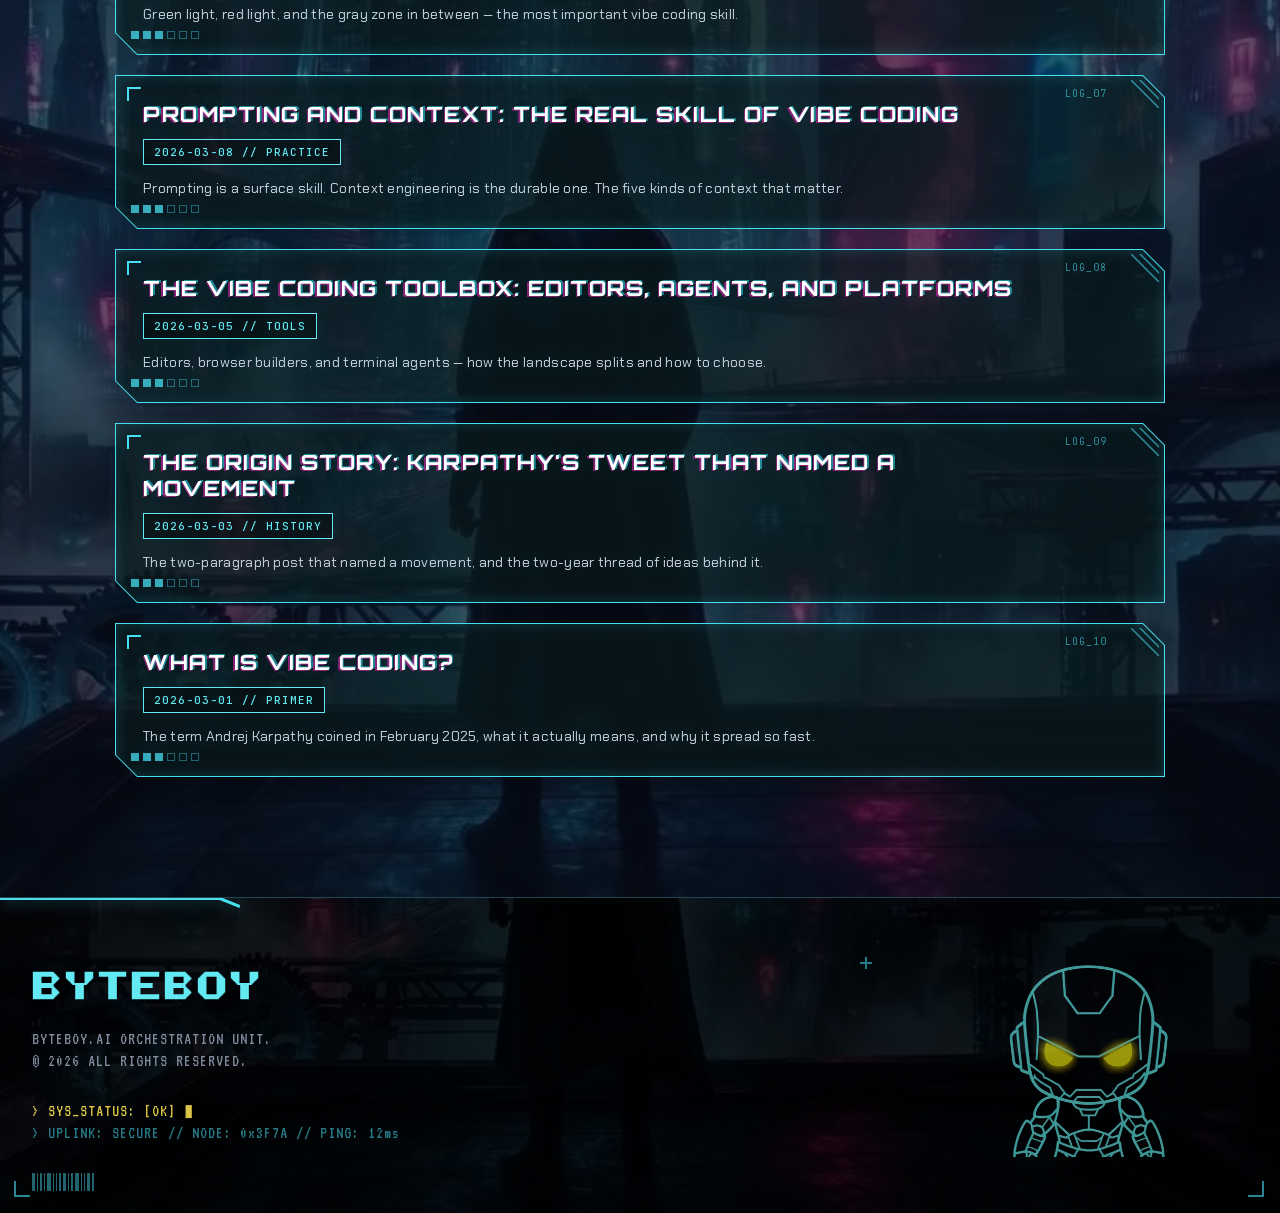
==== commit 4d4b0f02: "Fix blog post rendering and stack blog list vertically - Fix markdown-it load order: defer blog-post" ====
--- a/src/blog.html
+++ b/src/blog.html
@@ -105,7 +105,7 @@
     </section>
 
     <!-- POSTS (rendered from blog/posts.json) -->
-    <section class="modules" id="postList"></section>
+    <section class="modules modules--stack" id="postList"></section>
   </main>
 
   <!-- ============ FOOTER ============ -->
--- a/src/css/style.css
+++ b/src/css/style.css
@@ -288,6 +288,14 @@
 /* blog list: cards are links, keep them visually identical */
 a.panel--card { display: block; text-decoration: none; color: inherit; }
 
+/* blog list: stack posts vertically, one wide row each */
+.modules--stack { flex-direction: column; gap: 20px; }
+.modules--stack .panel--card { width: 100%; }
+.modules--stack .card { padding: 26px 120px 30px 28px; gap: 12px; }
+.modules--stack .card__art { width: 120px; height: 90px; right: 20px; bottom: 18px; }
+.modules--stack .card__status { font-size: 11px; padding: 5px 10px; }
+.modules--stack .card__desc { font-size: 14px; line-height: 22px; max-width: 820px; }
+
 /* ============ BLOG POST ============ */
 
 .post { padding: 44px 72px 56px; max-width: 900px; margin: 0 auto; }
